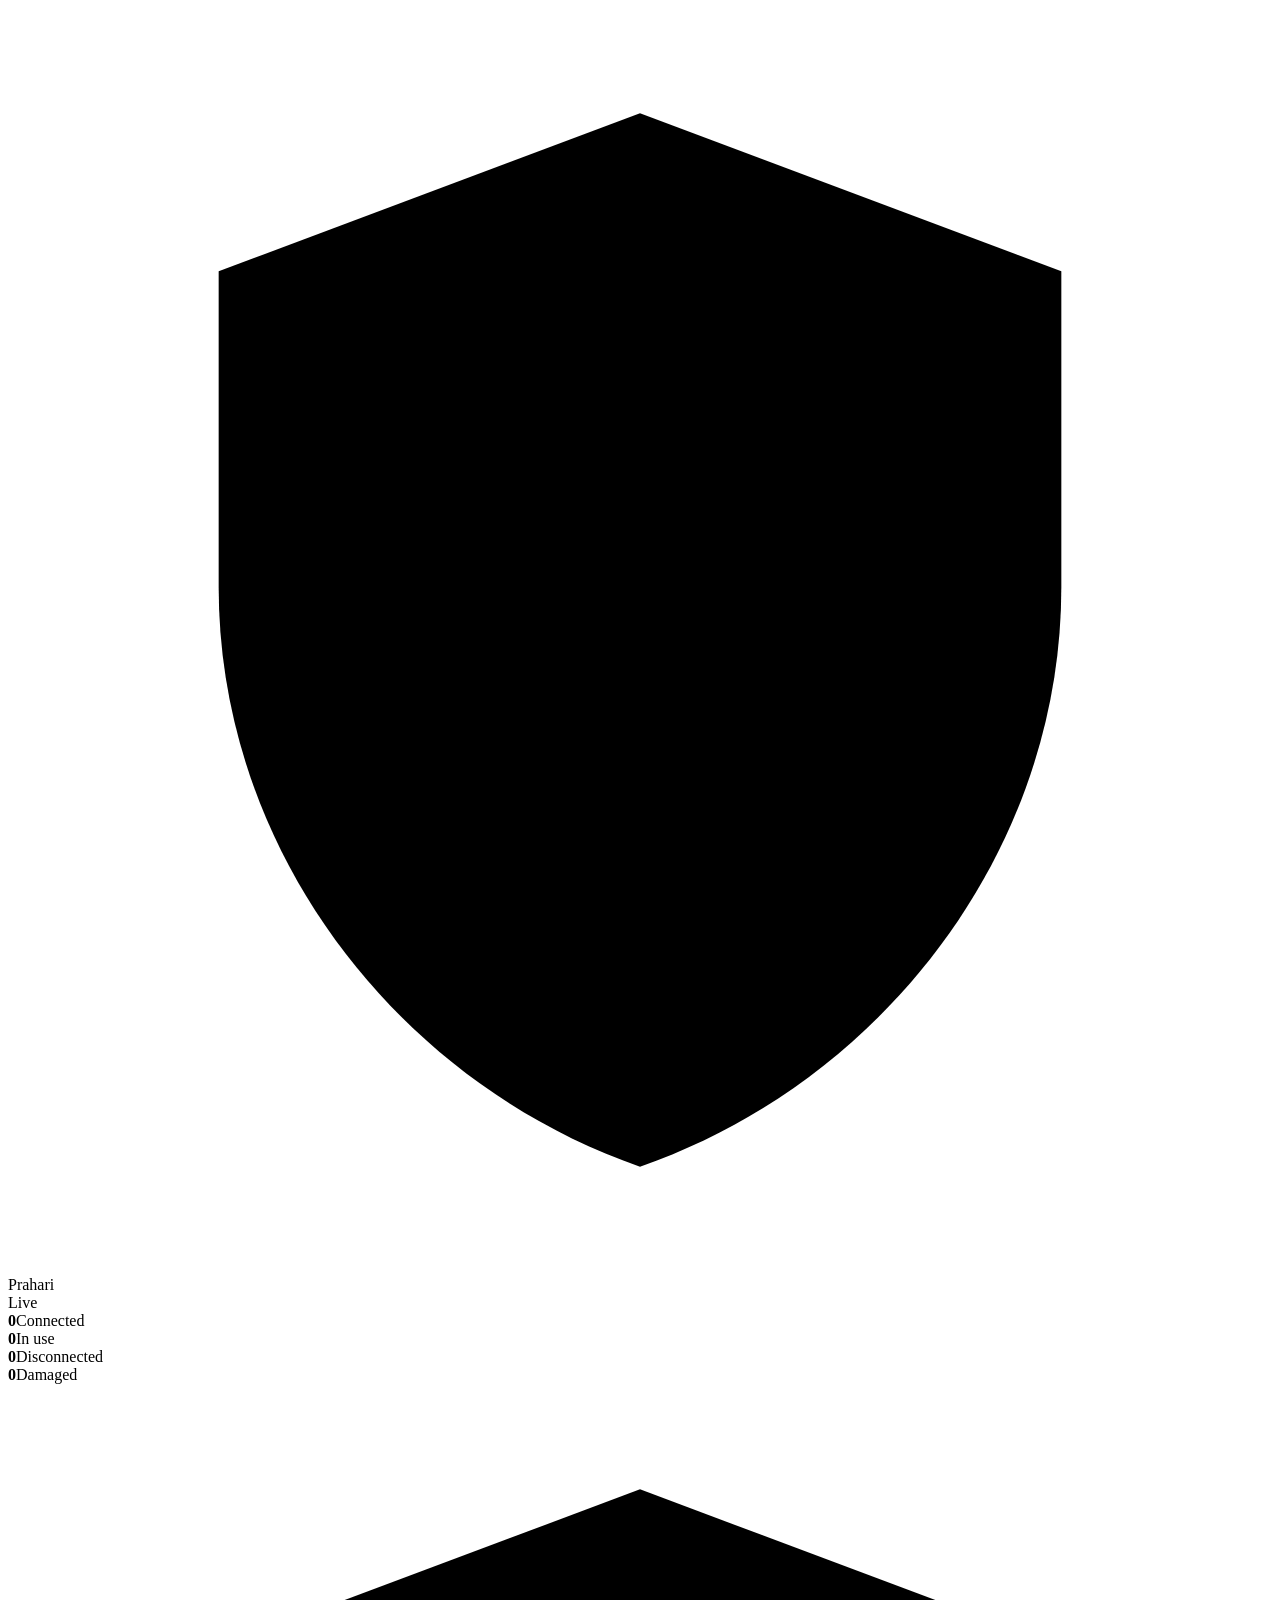
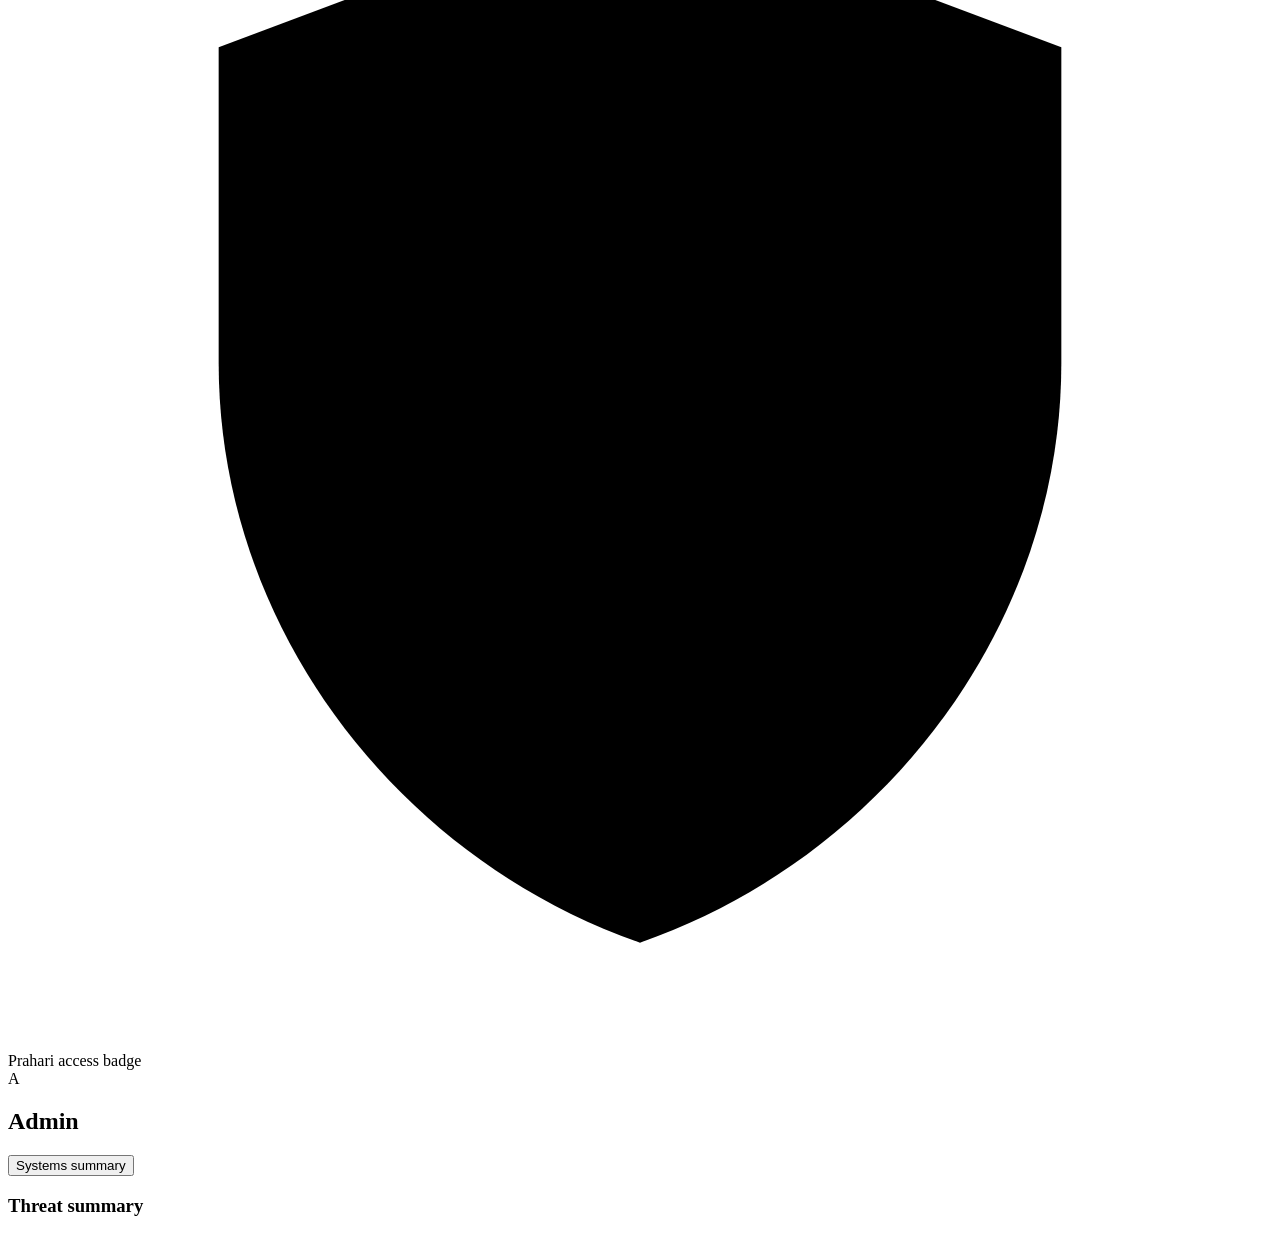
==== Frontend/HTML/Front.html @ e9522fd1 "Hackathon project first commit !" ====
<!DOCTYPE html>
<html lang="en">
<head>
<meta charset="UTF-8">
<meta name="viewport" content="width=device-width, initial-scale=1">
<title>Prahari · Dashboard</title>
<link rel="preconnect" href="https://fonts.googleapis.com">
<link rel="stylesheet" href="https://fonts.googleapis.com/css2?family=IBM+Plex+Mono:wght@400;500&family=IBM+Plex+Sans:wght@400;500;600&family=Libre+Baskerville:wght@400;700&display=swap">
<link rel="stylesheet" href="Front.css">
</head>
<body>
<div class="layout">
  <main>
    <header class="top">
      <div class="brand">
        <svg viewBox="0 0 24 24" aria-hidden="true"><path d="M12 2 4 5v6c0 5 3.4 9.4 8 11 4.6-1.6 8-6 8-11V5l-8-3z"/><path d="m8.8 12 2.2 2.2 4.2-4.4" class="tick"/></svg>
        Prahari
      </div>
      <span class="live" id="live">Live</span>
    </header>

    <section class="stats">
      <div class="fig c"><b id="nTotal">0</b><span>Connected</span></div>
      <div class="fig g"><b id="nUse">0</b><span>In use</span></div>
      <div class="fig m"><b id="nOff">0</b><span>Disconnected</span></div>
      <div class="fig r"><b id="nBad">0</b><span>Damaged</span></div>
    </section>

    <section class="floor" id="floor" aria-label="Connected systems"></section>
  </main>

  <aside class="admin">
    <div class="badge">
      <div class="lanyard"></div>
      <div class="badge-top">
        <svg viewBox="0 0 24 24" aria-hidden="true"><path d="M12 2 4 5v6c0 5 3.4 9.4 8 11 4.6-1.6 8-6 8-11V5l-8-3z"/><path d="m8.8 12 2.2 2.2 4.2-4.4" class="tick"/></svg>
        Prahari access badge
      </div>
      <div class="photo"><span id="avatar">A</span></div>
      <h2 id="aName">Admin</h2>
      <p class="role" id="aRole"></p>
      <dl id="aData"></dl>
      <button class="summary-btn" id="openSummary">Systems summary</button>
    </div>
    <h3>Threat summary</h3>
    <div id="tally" class="tally"></div>
  </aside>
</div>

<!-- System window -->
<div class="modal" id="sysModal" role="dialog" aria-modal="true" aria-labelledby="sTitle" hidden>
  <div class="win big">
    <div class="titlebar"><span id="sTitle">System</span><button class="x" data-close aria-label="Close">&times;</button></div>
    <div class="win-body">
      <div class="win-head">
        <div class="tabs">
          <button class="tab on" data-tab="proc">Process logs</button>
          <button class="tab" data-tab="net">Network logs</button>
        </div>
        <div class="chips" id="chips"></div>
      </div>
      <div class="scroll">
        <table>
          <thead id="sHead"></thead>
          <tbody id="sBody"></tbody>
        </table>
        <p class="empty" id="sEmpty" hidden>Nothing recorded for this view yet.</p>
      </div>
    </div>
  </div>
</div>

<!-- Summary window -->
<div class="modal" id="sumModal" role="dialog" aria-modal="true" aria-labelledby="sumTitle" hidden>
  <div class="win mid">
    <div class="titlebar"><span id="sumTitle">Systems summary</span><button class="x" data-close aria-label="Close">&times;</button></div>
    <div class="win-body">
      <div class="sum-figs" id="sumFigs"></div>
      <h4>Verdicts across all systems</h4>
      <div class="tally" id="sumTally"></div>
      <dl class="sum-meta" id="sumMeta"></dl>
      <button class="primary" id="sumAdd">Add a system</button>
    </div>
  </div>
</div>

<!-- Connect window -->
<div class="modal" id="connectModal" role="dialog" aria-modal="true" aria-labelledby="cTitle" hidden>
  <div class="win">
    <div class="titlebar"><span id="cTitle">Connect a system</span><button class="x" data-close aria-label="Close">&times;</button></div>
    <div class="win-body">
      <p class="hint">Linux only. Name the machine, then run the command on it as root. It appears here once the agent reports in.</p>
      <label for="sysName">System name</label>
      <input id="sysName" type="text" maxlength="40" placeholder="e.g. build-server-02" autocomplete="off">
      <button class="primary" id="makeCmd">Get install command</button>
      <div id="cmdBox" hidden>
        <label>Run on the target system</label>
        <pre id="cmdText"></pre>
        <button class="ghost" id="copyCmd">Copy command</button>
        <p class="hint" id="waiting">Waiting for the system to connect</p>
      </div>
      <p class="err" id="cErr" hidden></p>
    </div>
  </div>
</div>

<script src="Front.js"></script>
</body>
</html>
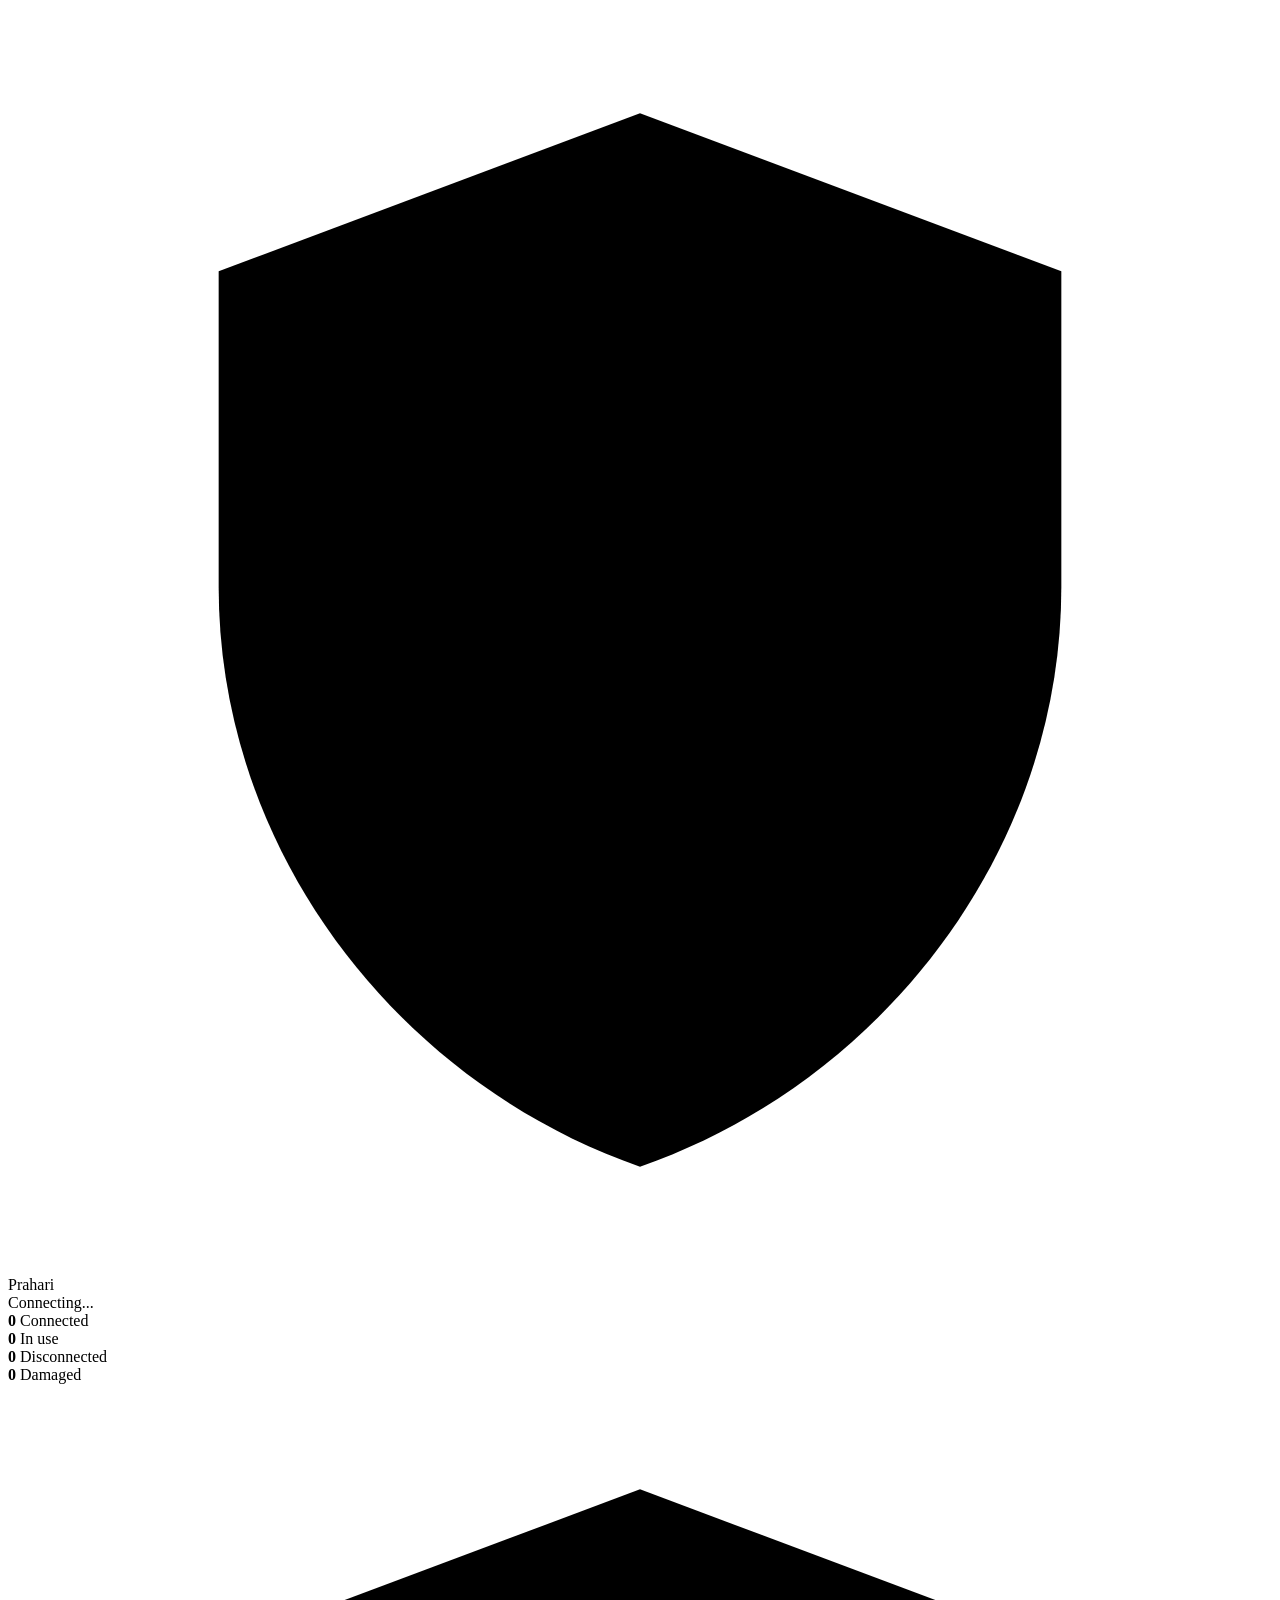
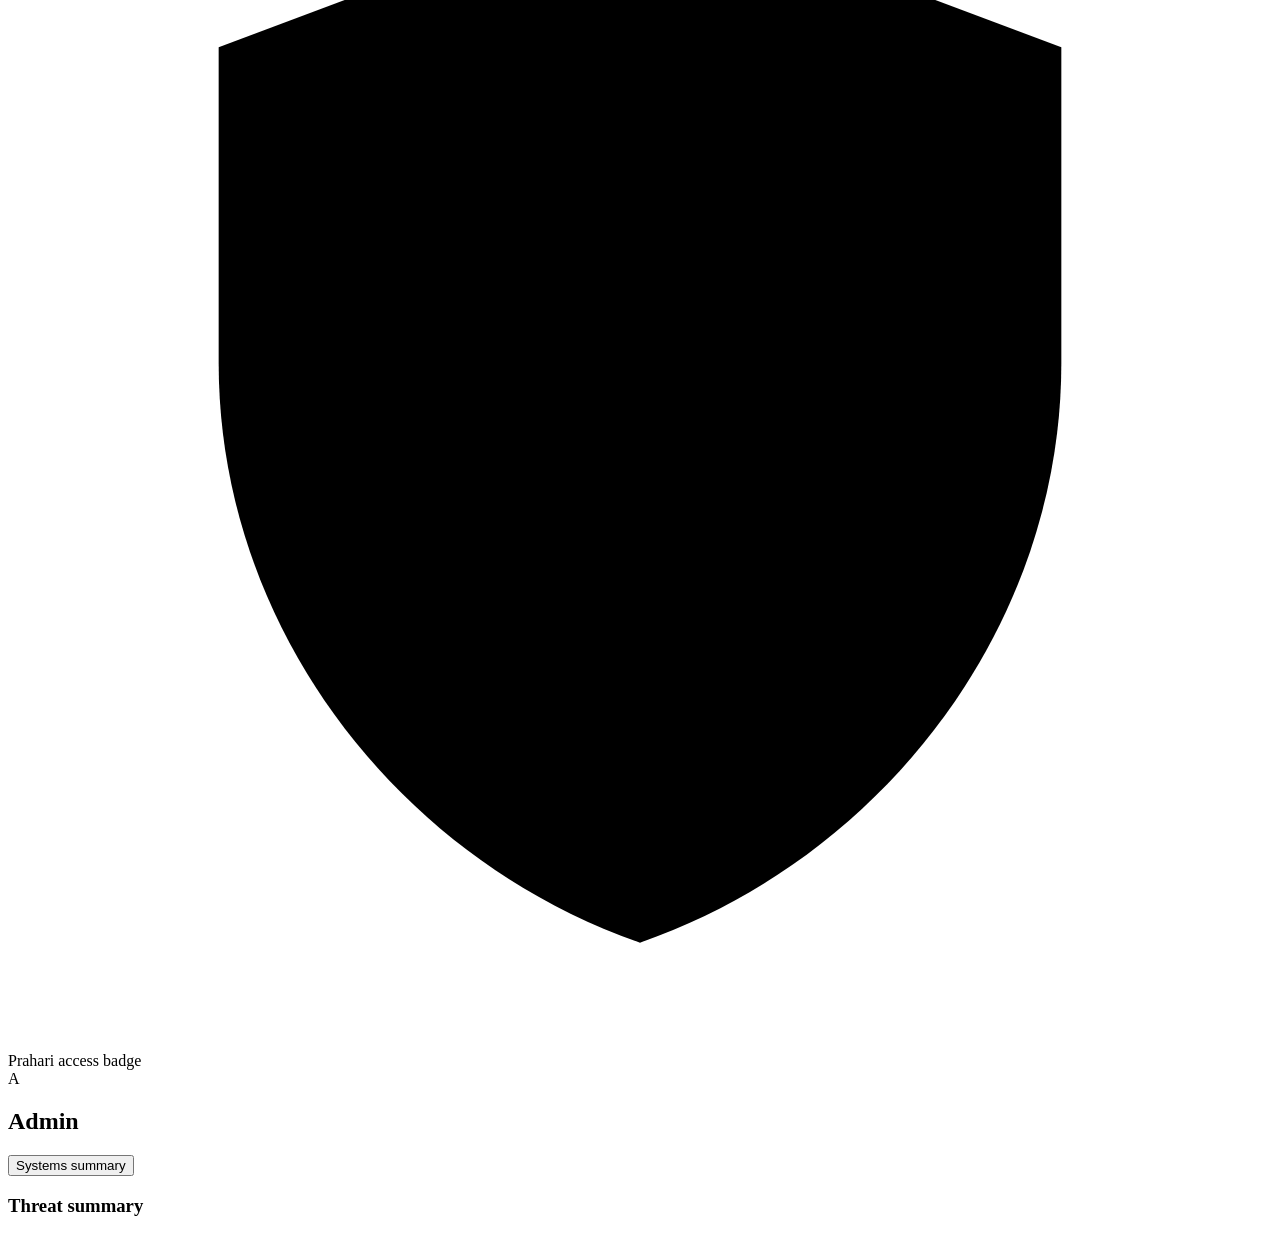
==== commit 5b2f7cac: "This time it will be Do or Die!" ====
--- a/Frontend/HTML/Front.html
+++ b/Frontend/HTML/Front.html
@@ -1,109 +1,236 @@
+
 <!DOCTYPE html>
 <html lang="en">
 <head>
-<meta charset="UTF-8">
-<meta name="viewport" content="width=device-width, initial-scale=1">
-<title>Prahari · Dashboard</title>
-<link rel="preconnect" href="https://fonts.googleapis.com">
-<link rel="stylesheet" href="https://fonts.googleapis.com/css2?family=IBM+Plex+Mono:wght@400;500&family=IBM+Plex+Sans:wght@400;500;600&family=Libre+Baskerville:wght@400;700&display=swap">
-<link rel="stylesheet" href="Front.css">
+  <meta charset="UTF-8">
+  <meta name="viewport" content="width=device-width, initial-scale=1">
+
+  <title>Prahari · Dashboard</title>
+
+  <link rel="preconnect" href="https://fonts.googleapis.com">
+  <link rel="stylesheet"
+        href="https://fonts.googleapis.com/css2?family=Oswald:wght@400;500;600;700&family=Courier+Prime:ital,wght@0,400;0,700;1,400&display=swap">
+
+  <!-- Use your updated CSS file -->
+  <link rel="stylesheet" href="Front.css">
 </head>
+
 <body>
 <div class="layout">
   <main>
     <header class="top">
       <div class="brand">
-        <svg viewBox="0 0 24 24" aria-hidden="true"><path d="M12 2 4 5v6c0 5 3.4 9.4 8 11 4.6-1.6 8-6 8-11V5l-8-3z"/><path d="m8.8 12 2.2 2.2 4.2-4.4" class="tick"/></svg>
+        <svg viewBox="0 0 24 24" aria-hidden="true">
+          <path d="M12 2 4 5v6c0 5 3.4 9.4 8 11 4.6-1.6 8-6 8-11V5l-8-3z"/>
+          <path d="m8.8 12 2.2 2.2 4.2-4.4" class="tick"/>
+        </svg>
         Prahari
       </div>
-      <span class="live" id="live">Live</span>
+
+      <span class="live" id="live">Connecting...</span>
     </header>
 
+    <!-- Dashboard statistics -->
     <section class="stats">
-      <div class="fig c"><b id="nTotal">0</b><span>Connected</span></div>
-      <div class="fig g"><b id="nUse">0</b><span>In use</span></div>
-      <div class="fig m"><b id="nOff">0</b><span>Disconnected</span></div>
-      <div class="fig r"><b id="nBad">0</b><span>Damaged</span></div>
+      <div class="fig c">
+        <b id="nTotal">0</b>
+        <span>Connected</span>
+      </div>
+
+      <div class="fig g">
+        <b id="nUse">0</b>
+        <span>In use</span>
+      </div>
+
+      <div class="fig m">
+        <b id="nOff">0</b>
+        <span>Disconnected</span>
+      </div>
+
+      <div class="fig r">
+        <b id="nBad">0</b>
+        <span>Damaged</span>
+      </div>
     </section>
 
-    <section class="floor" id="floor" aria-label="Connected systems"></section>
+    <!-- Connected systems -->
+    <section
+      class="floor"
+      id="floor"
+      aria-label="Connected systems">
+    </section>
   </main>
 
+  <!-- Administrator panel -->
   <aside class="admin">
     <div class="badge">
       <div class="lanyard"></div>
+
       <div class="badge-top">
-        <svg viewBox="0 0 24 24" aria-hidden="true"><path d="M12 2 4 5v6c0 5 3.4 9.4 8 11 4.6-1.6 8-6 8-11V5l-8-3z"/><path d="m8.8 12 2.2 2.2 4.2-4.4" class="tick"/></svg>
+        <svg viewBox="0 0 24 24" aria-hidden="true">
+          <path d="M12 2 4 5v6c0 5 3.4 9.4 8 11 4.6-1.6 8-6 8-11V5l-8-3z"/>
+          <path d="m8.8 12 2.2 2.2 4.2-4.4" class="tick"/>
+        </svg>
         Prahari access badge
       </div>
-      <div class="photo"><span id="avatar">A</span></div>
+
+      <div class="photo">
+        <span id="avatar">A</span>
+      </div>
+
       <h2 id="aName">Admin</h2>
       <p class="role" id="aRole"></p>
       <dl id="aData"></dl>
-      <button class="summary-btn" id="openSummary">Systems summary</button>
-    </div>
+
+      <button class="summary-btn" id="openSummary">
+        Systems summary
+      </button>
+    </div>
+
     <h3>Threat summary</h3>
     <div id="tally" class="tally"></div>
   </aside>
 </div>
 
-<!-- System window -->
-<div class="modal" id="sysModal" role="dialog" aria-modal="true" aria-labelledby="sTitle" hidden>
+<!-- System details modal -->
+<div
+  class="modal"
+  id="sysModal"
+  role="dialog"
+  aria-modal="true"
+  aria-labelledby="sTitle"
+  hidden>
+
   <div class="win big">
-    <div class="titlebar"><span id="sTitle">System</span><button class="x" data-close aria-label="Close">&times;</button></div>
+    <div class="titlebar">
+      <span id="sTitle">System</span>
+      <button class="x" data-close aria-label="Close">
+        &times;
+      </button>
+    </div>
+
     <div class="win-body">
       <div class="win-head">
         <div class="tabs">
-          <button class="tab on" data-tab="proc">Process logs</button>
-          <button class="tab" data-tab="net">Network logs</button>
+          <button class="tab on" data-tab="proc">
+            Process logs
+          </button>
+
+          <button class="tab" data-tab="net">
+            Network logs
+          </button>
         </div>
+
         <div class="chips" id="chips"></div>
       </div>
+
       <div class="scroll">
         <table>
           <thead id="sHead"></thead>
           <tbody id="sBody"></tbody>
         </table>
-        <p class="empty" id="sEmpty" hidden>Nothing recorded for this view yet.</p>
+
+        <p class="empty" id="sEmpty" hidden>
+          Nothing recorded for this view yet.
+        </p>
       </div>
     </div>
   </div>
 </div>
 
-<!-- Summary window -->
-<div class="modal" id="sumModal" role="dialog" aria-modal="true" aria-labelledby="sumTitle" hidden>
+<!-- Systems summary modal -->
+<div
+  class="modal"
+  id="sumModal"
+  role="dialog"
+  aria-modal="true"
+  aria-labelledby="sumTitle"
+  hidden>
+
   <div class="win mid">
-    <div class="titlebar"><span id="sumTitle">Systems summary</span><button class="x" data-close aria-label="Close">&times;</button></div>
+    <div class="titlebar">
+      <span id="sumTitle">Systems summary</span>
+      <button class="x" data-close aria-label="Close">
+        &times;
+      </button>
+    </div>
+
     <div class="win-body">
       <div class="sum-figs" id="sumFigs"></div>
+
       <h4>Verdicts across all systems</h4>
       <div class="tally" id="sumTally"></div>
+
       <dl class="sum-meta" id="sumMeta"></dl>
-      <button class="primary" id="sumAdd">Add a system</button>
+
+      <button class="primary" id="sumAdd">
+        Add a system
+      </button>
     </div>
   </div>
 </div>
 
-<!-- Connect window -->
-<div class="modal" id="connectModal" role="dialog" aria-modal="true" aria-labelledby="cTitle" hidden>
+<!-- Connect system modal -->
+<div
+  class="modal"
+  id="connectModal"
+  role="dialog"
+  aria-modal="true"
+  aria-labelledby="cTitle"
+  hidden>
+
   <div class="win">
-    <div class="titlebar"><span id="cTitle">Connect a system</span><button class="x" data-close aria-label="Close">&times;</button></div>
+    <div class="titlebar">
+      <span id="cTitle">Connect a system</span>
+      <button class="x" data-close aria-label="Close">
+        &times;
+      </button>
+    </div>
+
     <div class="win-body">
-      <p class="hint">Linux only. Name the machine, then run the command on it as root. It appears here once the agent reports in.</p>
+      <p class="hint">
+        Linux only. Name the machine, then run the command
+        on it as root. It appears here once the agent reports in.
+      </p>
+
       <label for="sysName">System name</label>
-      <input id="sysName" type="text" maxlength="40" placeholder="e.g. build-server-02" autocomplete="off">
-      <button class="primary" id="makeCmd">Get install command</button>
+
+      <input
+        id="sysName"
+        type="text"
+        maxlength="40"
+        placeholder="e.g. build-server-02"
+        autocomplete="off">
+
+      <button class="primary" id="makeCmd">
+        Get install command
+      </button>
+
       <div id="cmdBox" hidden>
         <label>Run on the target system</label>
         <pre id="cmdText"></pre>
-        <button class="ghost" id="copyCmd">Copy command</button>
-        <p class="hint" id="waiting">Waiting for the system to connect</p>
-      </div>
+
+        <button class="ghost" id="copyCmd">
+          Copy command
+        </button>
+
+        <p class="hint" id="waiting">
+          Waiting for the system to connect
+        </p>
+      </div>
+
       <p class="err" id="cErr" hidden></p>
     </div>
   </div>
 </div>
 
+<!-- Process reason modal is created dynamically by Front.js -->
+
+<!-- Load the updated JavaScript -->
 <script src="Front.js"></script>
+
+<!-- Keep this if you use your existing visual effects script -->
+<script src="Front_fx.js"></script>
+
 </body>
-</html>+</html>
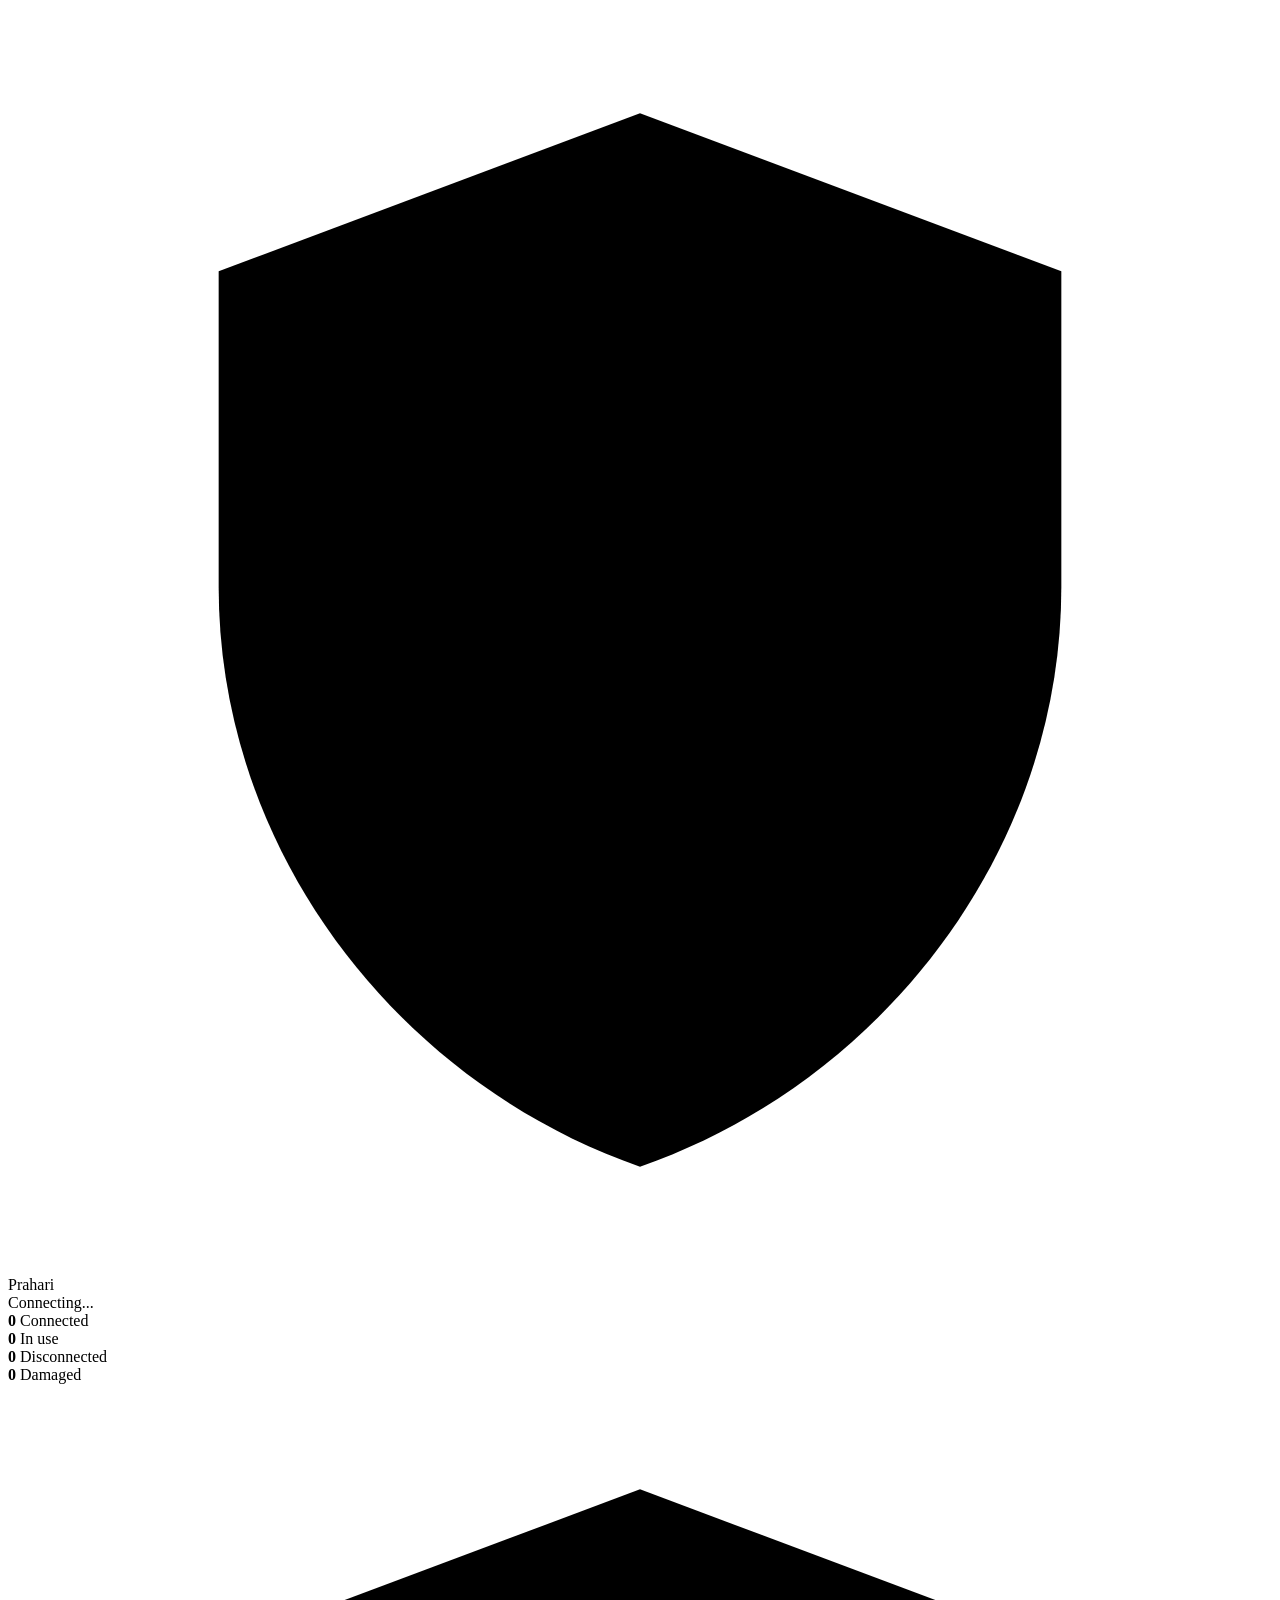
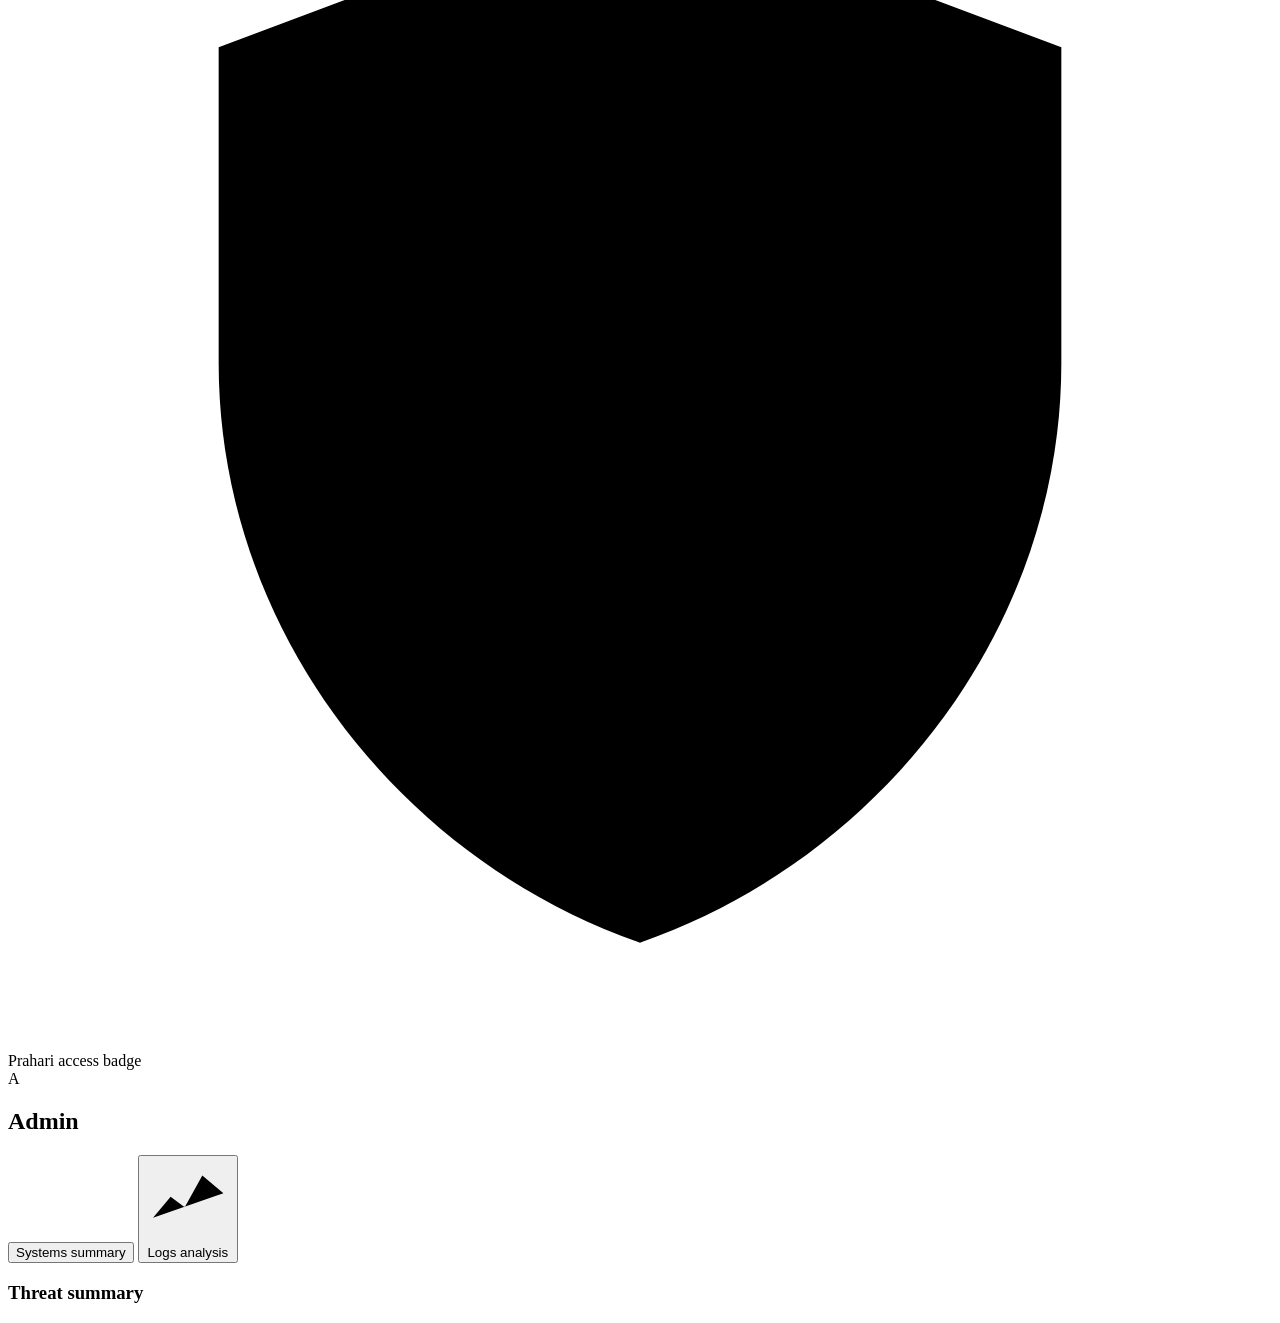
==== commit c9675215: "~" ====
--- a/Frontend/HTML/Front.html
+++ b/Frontend/HTML/Front.html
@@ -1,4 +1,3 @@
-
 <!DOCTYPE html>
 <html lang="en">
 <head>
@@ -13,6 +12,8 @@
 
   <!-- Use your updated CSS file -->
   <link rel="stylesheet" href="Front.css">
+  <!-- Logs analysis window styles -->
+  <link rel="stylesheet" href="Front_analysis.css">
 </head>
 
 <body>
@@ -85,6 +86,13 @@
       <button class="summary-btn" id="openSummary">
         Systems summary
       </button>
+
+      <button class="summary-btn analysis-btn" id="openAnalysis">
+        <svg viewBox="0 0 24 24" aria-hidden="true">
+          <polyline points="2,17 7,11 11,14 16,5 22,10"/>
+        </svg>
+        Logs analysis
+      </button>
     </div>
 
     <h3>Threat summary</h3>
@@ -181,7 +189,7 @@
 
   <div class="win">
     <div class="titlebar">
-      <span id="cTitle">Connect a system</span>
+      <span id="cTitle">Connect a System</span>
       <button class="x" data-close aria-label="Close">
         &times;
       </button>
@@ -189,8 +197,7 @@
 
     <div class="win-body">
       <p class="hint">
-        Linux only. Name the machine, then run the command
-        on it as root. It appears here once the agent reports in.
+        Enter the name of the system you want to connect.
       </p>
 
       <label for="sysName">System name</label>
@@ -199,27 +206,176 @@
         id="sysName"
         type="text"
         maxlength="40"
-        placeholder="e.g. build-server-02"
+        placeholder="e.g. ubuntu-vm"
         autocomplete="off">
 
       <button class="primary" id="makeCmd">
-        Get install command
-      </button>
-
-      <div id="cmdBox" hidden>
-        <label>Run on the target system</label>
-        <pre id="cmdText"></pre>
-
-        <button class="ghost" id="copyCmd">
-          Copy command
-        </button>
-
-        <p class="hint" id="waiting">
-          Waiting for the system to connect
-        </p>
-      </div>
+        Get Install Command
+      </button>
 
       <p class="err" id="cErr" hidden></p>
+    </div>
+  </div>
+</div>
+
+
+<!-- Administrator contact modal -->
+<div
+  class="modal"
+  id="adminContactModal"
+  role="dialog"
+  aria-modal="true"
+  aria-labelledby="adminContactTitle"
+  hidden>
+
+  <div class="win">
+    <div class="titlebar">
+      <span id="adminContactTitle">Administrator Assistance</span>
+
+      <button
+        class="x"
+        data-close
+        aria-label="Close">
+        &times;
+      </button>
+    </div>
+
+    <div class="win-body">
+
+      <h3>System Setup Required</h3>
+
+      <p class="hint">
+        Kindly contact the administrator for proper setup.
+        The administrator will guide you through the system
+        installation and connection process.
+      </p>
+
+      <hr>
+
+      <h4>Administrator Contact Details</h4>
+
+      <div class="admin-contact-info">
+
+        <p>
+          <strong>Name:</strong>
+          <span>Prakhar Trivedi</span>
+        </p>
+
+        <p>
+          <strong>Department:</strong>
+          <span>Computer Science Engineering(C.S.E)</span>
+        </p>
+
+        <p>
+          <strong>Email:</strong>
+          <a href="mailto:ADMIN_EMAIL">
+            prakhartrivedi9369@gmail.com
+          </a>
+        </p>
+
+        <p>
+          <strong>Contact Number:</strong>
+          <a href="tel:ADMIN_PHONE">
+            ADMIN_PHONE
+          </a>
+        </p>
+
+      </div>
+
+      <p class="hint">
+        Please share your system name with the administrator
+        when requesting setup assistance.
+      </p>
+
+      <button
+        class="primary"
+        data-close>
+        Understood
+      </button>
+
+    </div>
+  </div>
+</div>
+
+<!-- Logs analysis modal (live safety graph) -->
+<div
+  class="modal"
+  id="analysisModal"
+  role="dialog"
+  aria-modal="true"
+  aria-labelledby="anTitle"
+  hidden>
+
+  <div class="win big an-win">
+    <div class="titlebar">
+      <span id="anTitle">Logs analysis &middot; Live safety timeline</span>
+      <button class="x" data-close aria-label="Close">&times;</button>
+    </div>
+
+    <div class="win-body">
+
+      <div class="an-controls">
+        <div class="an-ranges" id="anRanges">
+          <button type="button" class="an-tab" data-range="1m">1 min</button>
+          <button type="button" class="an-tab on" data-range="5m">5 min</button>
+          <button type="button" class="an-tab" data-range="15m">15 min</button>
+          <button type="button" class="an-tab" data-range="1h">1 hour</button>
+        </div>
+
+        <div class="an-tools">
+          <label class="an-sel">
+            <span>System</span>
+            <select id="anSys"><option value="all">All systems</option></select>
+          </label>
+          <button type="button" class="an-btn" id="anPause">Pause</button>
+          <button type="button" class="an-btn" id="anDemo">Demo feed: off</button>
+        </div>
+      </div>
+
+      <div class="an-top">
+        <div class="an-index" id="anIndexBox">
+          <small>Safety index</small>
+          <div class="an-index-row">
+            <b id="anIndex">&mdash;</b>
+            <em id="anDelta"></em>
+          </div>
+          <span class="an-state" id="anState">No data</span>
+        </div>
+
+        <div class="an-stats">
+          <div class="fig r"><b id="anUnsafe">0</b><span>Unsafe events</span></div>
+          <div class="fig c"><b id="anTotal">0</b><span>Total events</span></div>
+          <div class="fig g"><b class="an-time" id="anSafest">&mdash;</b><span>Safest moment</span></div>
+          <div class="fig m"><b class="an-time" id="anRisk">&mdash;</b><span>Riskiest moment</span></div>
+        </div>
+      </div>
+
+      <div class="an-main">
+        <div class="an-screen" id="anScreen">
+          <canvas id="anCanvas" class="an-chart"></canvas>
+          <div class="an-live" id="anLiveTag">LIVE</div>
+          <div class="an-empty" id="anEmpty">AWAITING DATA</div>
+        </div>
+
+        <aside class="an-feed">
+          <h4>Live tape</h4>
+          <ul id="anFeed"></ul>
+        </aside>
+      </div>
+
+      <div class="an-legend">
+        <span class="safe"><i></i>safe</span>
+        <span class="partial"><i></i>partial</span>
+        <span class="unknown"><i></i>unknown</span>
+        <span class="unsafe"><i></i>unsafe</span>
+      </div>
+
+      <p class="hint an-note">
+        Safety index (0&ndash;100) = safe events count fully, partial and unknown count half,
+        unsafe count zero. Line above 80 is safe, 50&ndash;80 watch, below 50 danger.
+        Bars at the bottom show event volume per time slot.
+      </p>
+
     </div>
   </div>
 </div>
@@ -229,6 +385,9 @@
 <!-- Load the updated JavaScript -->
 <script src="Front.js"></script>
 
+<!-- Logs analysis: live graph (reads data from Front.js) -->
+<script src="Front_analysis.js"></script>
+
 <!-- Keep this if you use your existing visual effects script -->
 <script src="Front_fx.js"></script>
 
